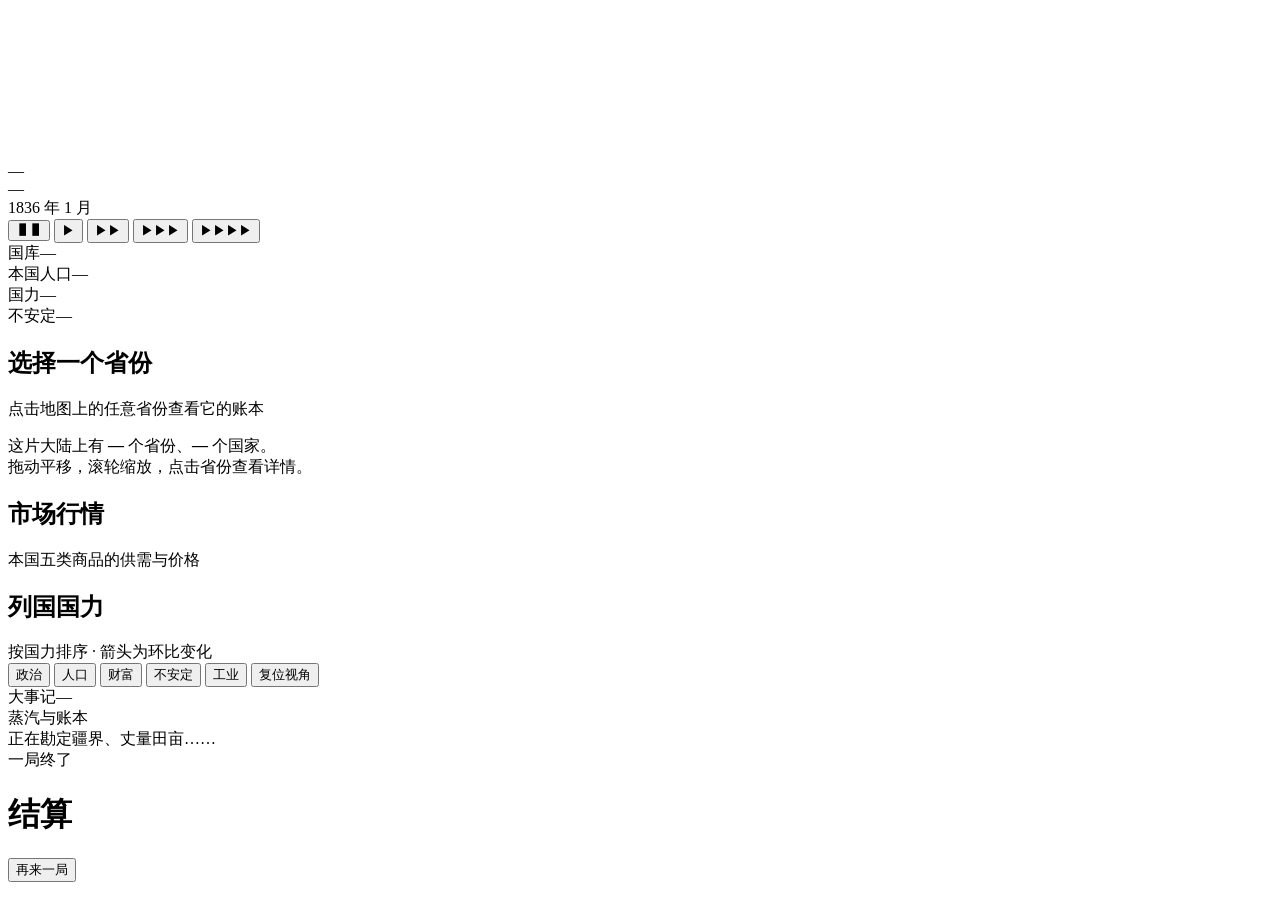
==== index.html @ 67e8720f "chore: 建立版本控制，纳入 README 与页面骨架 vic-toy（蒸汽与账本·1836）此前没有任何版本控制，而它由多个会话持续推进。 这里先在 vic-toy/ 目录内建立仓库——不含上级" ====
<!DOCTYPE html>
<html lang="zh-CN">
<head>
<meta charset="utf-8">
<meta name="viewport" content="width=device-width,initial-scale=1">
<title>蒸汽与账本 · 1836</title>
<link rel="icon" href="data:image/svg+xml,%3Csvg xmlns='http://www.w3.org/2000/svg' viewBox='0 0 32 32'%3E%3Crect width='32' height='32' rx='4' fill='%230d1319'/%3E%3Crect x='3' y='3' width='26' height='26' rx='3' fill='none' stroke='%23d8b46a' stroke-width='2'/%3E%3Cpath d='M8 21 L13 11 L18 18 L24 8' fill='none' stroke='%23d8b46a' stroke-width='2.4' stroke-linecap='round' stroke-linejoin='round'/%3E%3C/svg%3E">
<link rel="stylesheet" href="css/style.css">
</head>
<body>

<div id="app">
  <canvas id="map"></canvas>

  <!-- ══════════ 顶栏 ══════════ -->
  <header id="topbar">
    <div class="tb-left">
      <div id="country-flag" class="flag"></div>
      <div class="country-block">
        <div id="country-name" class="country-name">—</div>
        <div id="country-sub" class="country-sub">—</div>
      </div>
    </div>

    <div class="tb-center">
      <div id="date" class="date">1836 年 1 月</div>
      <div id="clock" class="clock">
        <button class="spd" data-speed="0" title="暂停">❚❚</button>
        <button class="spd" data-speed="1" title="慢">▶</button>
        <button class="spd" data-speed="2" title="中">▶▶</button>
        <button class="spd" data-speed="3" title="快">▶▶▶</button>
        <button class="spd" data-speed="4" title="极快">▶▶▶▶</button>
      </div>
    </div>

    <div class="tb-right">
      <div class="stat"><label>国库</label><span id="stat-treasury">—</span></div>
      <div class="stat"><label>本国人口</label><span id="stat-pop">—</span></div>

      <div class="stat"><label>国力</label><span id="stat-gdp">—</span></div>
      <div class="stat"><label>不安定</label><span id="stat-unrest">—</span></div>
    </div>
  </header>

  <!-- ══════════ 左侧：省份 / 国家详情 ══════════ -->
  <aside id="panel-left" class="panel">
    <div class="panel-head">
      <h2 id="sel-name">选择一个省份</h2>
      <div id="sel-sub" class="sub">点击地图上的任意省份查看它的账本</div>
    </div>
    <div id="sel-body" class="panel-body">
      <p class="hint">这片大陆上有 <b id="hint-provinces">—</b> 个省份、<b id="hint-countries">—</b> 个国家。<br>
      拖动平移，滚轮缩放，点击省份查看详情。</p>
    </div>
    <!-- 建造 / 赈灾：玩家唯一的两个花钱口子 -->
    <div id="action-body" class="panel-body action-body"></div>

  </aside>

  <!-- ══════════ 右侧：市场 + 排行 ══════════ -->
  <aside id="panel-right" class="panel">
    <div class="panel-head">
      <h2>市场行情</h2>
      <div class="sub" id="market-sub">本国五类商品的供需与价格</div>
    </div>
    <div id="market-body" class="panel-body"></div>

    <div class="panel-head">
      <h2>列国国力</h2>
      <div class="sub">按国力排序 · 箭头为环比变化</div>
    </div>
    <div id="ranking-body" class="panel-body"></div>
  </aside>

  <!-- ══════════ 底栏：地图模式 + 大事记 ══════════ -->
  <footer id="bottombar">
    <div id="mapmodes">
      <button class="mode active" data-mode="political">政治</button>
      <button class="mode" data-mode="population">人口</button>
      <button class="mode" data-mode="wealth">财富</button>
      <button class="mode" data-mode="unrest">不安定</button>
      <button class="mode" data-mode="industry">工业</button>
      <button class="mode ghost" id="reset-view">复位视角</button>
    </div>
    <div id="ticker"><span class="ticker-label">大事记</span><span id="ticker-text">—</span></div>
  </footer>

  <!-- ══════════ 悬浮提示 ══════════ -->
  <div id="tooltip" class="hidden"></div>

  <!-- ══════════ 载入遮罩 ══════════ -->
  <div id="loading">
    <div class="loading-inner">
      <div class="loading-title">蒸汽与账本</div>
      <div class="loading-sub">正在勘定疆界、丈量田亩……</div>
    </div>
  </div>
</div>

<!-- ══════════ 百年结算 ══════════ -->
<div id="verdict" class="hidden">
  <div class="verdict-card">
    <div class="verdict-kicker">一局终了</div>
    <h1 id="verdict-title">结算</h1>
    <div id="verdict-body"></div>
    <button id="verdict-again">再来一局</button>
  </div>
</div>


<script src="js/rng.js"></script>
<script src="js/mapgen.js"></script>
<script src="js/sim.js"></script>
<script src="js/render.js"></script>
<script src="js/ui.js"></script>
<script src="js/main.js"></script>
</body>
</html>
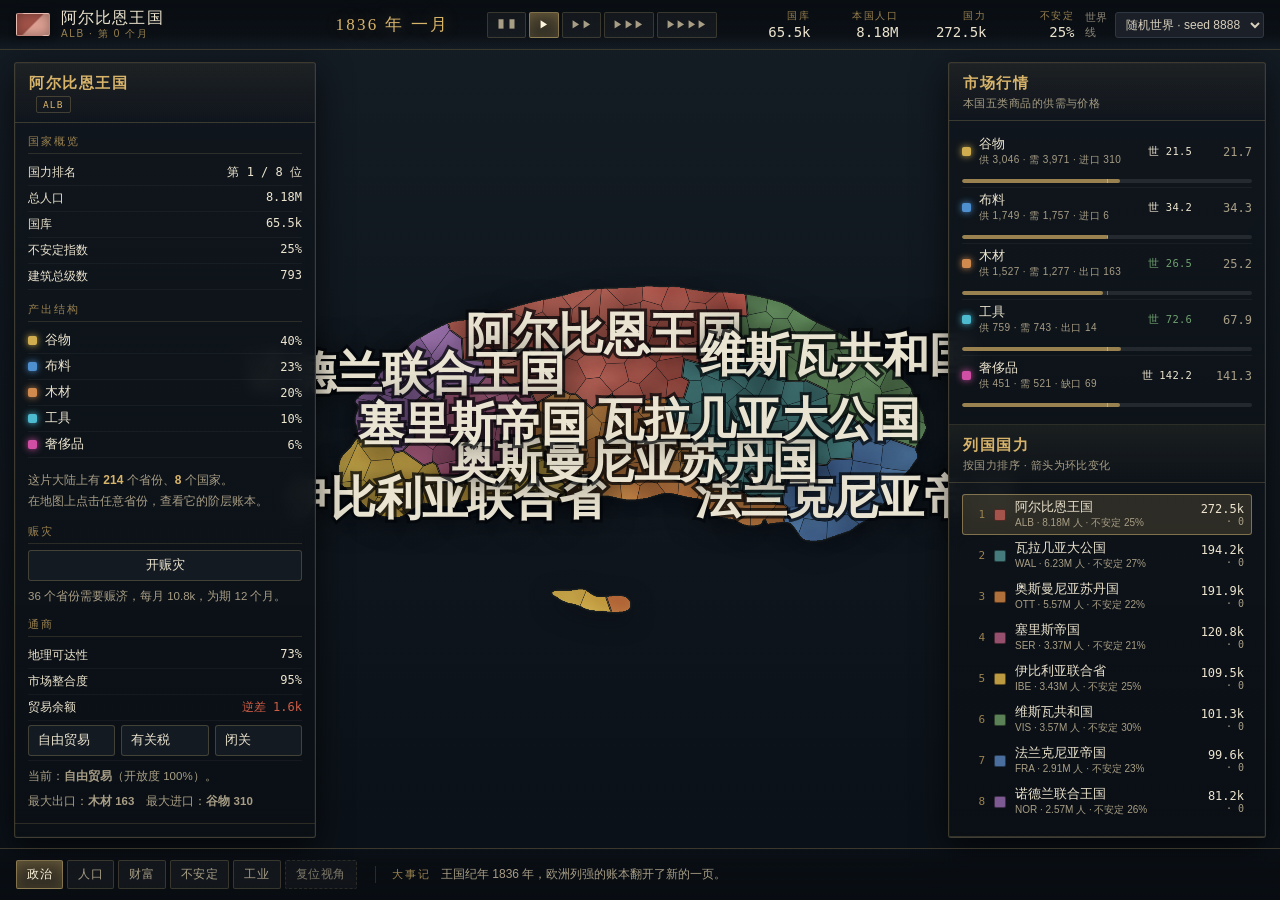
==== commit 78c12d1b: "feat: 世界即数据——剧本数据层 + 真实地球 1945 在这之前世界只有一种来源：mapgen 用噪声造大陆。那张图好看且自洽，但和真实地球 没有关系 —— 冷战题材（1945–2045）于是没" ====
--- a/index.html
+++ b/index.html
@@ -39,6 +39,11 @@
 
       <div class="stat"><label>国力</label><span id="stat-gdp">—</span></div>
       <div class="stat"><label>不安定</label><span id="stat-unrest">—</span></div>
+    </div>
+
+    <div class="tb-far">
+      <label for="scenario" class="scenario-label">世界线</label>
+      <select id="scenario" title="换一张世界线会重新载入"></select>
     </div>
   </header>
 
@@ -111,6 +116,9 @@
 <script src="js/rng.js"></script>
 <script src="js/mapgen.js"></script>
 <script src="js/sim.js"></script>
+<!-- 剧本数据层：世界即数据。必须在 main.js 之前 —— 它注册 VIC.scenario -->
+<script src="data/scenario.js"></script>
+<script src="data/earth1945.js"></script>
 <script src="js/render.js"></script>
 <script src="js/ui.js"></script>
 <script src="js/main.js"></script>
--- a/css/style.css
+++ b/css/style.css
@@ -0,0 +1,547 @@
+/* 蒸汽与账本 — 视觉样式
+ * 基调：深墨蓝底 + 旧金描边 + 衬线标题。数据用等宽表格对齐。 */
+
+:root {
+  --ink-0: #070b0f;
+  --ink-1: #0d1319;
+  --ink-2: #141c24;
+  --ink-3: #1c2731;
+  --line: rgba(206, 178, 116, 0.26);
+  --line-strong: rgba(206, 178, 116, 0.52);
+  --gold: #d8b46a;
+  --gold-dim: #9a8250;
+  --paper: #ece4cf;
+  --paper-dim: #a89e86;
+  --good: #7fb069;
+  --bad: #cf5c45;
+  --warn: #d99a4e;
+
+  --serif: "Songti SC", "STSong", "Source Han Serif SC", Georgia, serif;
+  --sans: "PingFang SC", "Hiragino Sans GB", "Microsoft YaHei", -apple-system, sans-serif;
+  --mono: "SF Mono", "JetBrains Mono", Menlo, Consolas, monospace;
+}
+
+* { box-sizing: border-box; margin: 0; padding: 0; }
+
+html, body {
+  height: 100%;
+  overflow: hidden;
+  background: var(--ink-0);
+  color: var(--paper);
+  font-family: var(--sans);
+  font-size: 13px;
+  -webkit-font-smoothing: antialiased;
+}
+
+#app { position: fixed; inset: 0; }
+
+#map {
+  position: absolute;
+  inset: 0;
+  width: 100%;
+  height: 100%;
+  display: block;
+  cursor: default;
+}
+
+/* ───────────────── 面板通用 ───────────────── */
+
+.panel {
+  position: absolute;
+  top: 62px;
+  bottom: 62px;
+  width: 302px;
+  display: flex;
+  flex-direction: column;
+  background: linear-gradient(180deg, rgba(16,22,29,.94), rgba(11,16,21,.96));
+  border: 1px solid var(--line);
+  border-radius: 3px;
+  box-shadow: 0 10px 34px rgba(0,0,0,.62), inset 0 0 0 1px rgba(255,255,255,.03);
+  backdrop-filter: blur(7px);
+  overflow: hidden;
+}
+#panel-left  { left: 14px; }
+#panel-right { right: 14px; width: 318px; }
+
+.panel-head {
+  padding: 11px 14px 9px;
+  border-bottom: 1px solid rgba(206,178,116,.17);
+  background: linear-gradient(180deg, rgba(206,178,116,.07), transparent);
+  flex: 0 0 auto;
+}
+.panel-head + .panel-body { border-bottom: 1px solid rgba(206,178,116,.17); }
+
+.panel-head h2 {
+  font-family: var(--serif);
+  font-size: 15px;
+  font-weight: 600;
+  letter-spacing: .10em;
+  color: var(--gold);
+}
+.panel-head .sub {
+  margin-top: 3px;
+  font-size: 11px;
+  color: var(--paper-dim);
+  letter-spacing: .04em;
+}
+
+.panel-body {
+  padding: 11px 13px 13px;
+  overflow-y: auto;
+  flex: 0 1 auto;
+  scrollbar-width: thin;
+}
+/* 市场永远显示全部 5 种商品：不许被压缩，剩下的空间给排行去滚 */
+#market-body { flex: 0 0 auto; overflow: visible; }
+#ranking-body { flex: 1 1 auto; min-height: 90px; }
+
+.panel-body::-webkit-scrollbar { width: 7px; }
+.panel-body::-webkit-scrollbar-thumb { background: rgba(206,178,116,.24); border-radius: 4px; }
+.panel-body::-webkit-scrollbar-track { background: transparent; }
+
+.hint { font-size: 12px; line-height: 1.75; color: var(--paper-dim); }
+.hint b { color: var(--gold); font-weight: 600; }
+
+/* ───────────────── 顶栏 ───────────────── */
+
+#topbar {
+  position: absolute;
+  top: 0; left: 0; right: 0;
+  height: 50px;
+  display: flex;
+  align-items: center;
+  justify-content: space-between;
+  padding: 0 16px;
+  background: linear-gradient(180deg, rgba(9,13,18,.97), rgba(9,13,18,.80) 70%, transparent);
+  border-bottom: 1px solid var(--line);
+  z-index: 20;
+}
+
+.tb-left { display: flex; align-items: center; gap: 11px; width: 320px; }
+
+.flag {
+  width: 34px; height: 23px;
+  border-radius: 2px;
+  border: 1px solid rgba(255,255,255,.28);
+  box-shadow: 0 2px 6px rgba(0,0,0,.55), inset 0 0 12px rgba(0,0,0,.35);
+  background: #444;
+  flex: 0 0 auto;
+}
+.country-name {
+  font-family: var(--serif);
+  font-size: 16px;
+  letter-spacing: .07em;
+  color: var(--paper);
+  line-height: 1.2;
+}
+.country-sub {
+  font-size: 10px;
+  letter-spacing: .16em;
+  color: var(--gold-dim);
+  text-transform: uppercase;
+}
+
+.tb-center { display: flex; align-items: center; gap: 20px; }
+.date {
+  font-family: var(--serif);
+  font-size: 17px;
+  letter-spacing: .13em;
+  color: var(--gold);
+  min-width: 150px;
+  text-align: center;
+  text-shadow: 0 0 18px rgba(216,180,106,.28);
+}
+.clock { display: flex; gap: 3px; }
+
+.spd, .mode {
+  font-family: var(--sans);
+  font-size: 12px;
+  color: var(--paper-dim);
+  background: rgba(255,255,255,.045);
+  border: 1px solid rgba(206,178,116,.20);
+  border-radius: 2px;
+  padding: 5px 10px;
+  cursor: pointer;
+  transition: background .12s, color .12s, border-color .12s;
+  letter-spacing: .05em;
+}
+.spd { padding: 5px 8px; font-size: 10px; min-width: 30px; }
+.spd:hover, .mode:hover { background: rgba(216,180,106,.16); color: var(--paper); }
+.spd.active, .mode.active {
+  background: linear-gradient(180deg, rgba(216,180,106,.32), rgba(216,180,106,.16));
+  color: #fff5dd;
+  border-color: var(--line-strong);
+  box-shadow: inset 0 0 12px rgba(216,180,106,.20);
+}
+
+.tb-right { display: flex; gap: 20px; width: 380px; justify-content: flex-end; }
+.stat { text-align: right; min-width: 68px; }
+.stat label {
+  display: block;
+  font-size: 9.5px;
+  letter-spacing: .17em;
+  color: var(--gold-dim);
+  margin-bottom: 1px;
+}
+.stat span {
+  font-family: var(--mono);
+  font-size: 14px;
+  color: var(--paper);
+  font-variant-numeric: tabular-nums;
+}
+
+/* ───────────────── 底栏 ───────────────── */
+
+#bottombar {
+  position: absolute;
+  left: 0; right: 0; bottom: 0;
+  height: 52px;
+  display: flex;
+  align-items: center;
+  gap: 18px;
+  padding: 0 16px;
+  background: linear-gradient(0deg, rgba(9,13,18,.97), rgba(9,13,18,.80) 70%, transparent);
+  border-top: 1px solid var(--line);
+  z-index: 20;
+}
+#mapmodes { display: flex; gap: 4px; flex: 0 0 auto; }
+.mode.ghost { border-style: dashed; opacity: .75; }
+
+#ticker {
+  flex: 1 1 auto;
+  display: flex;
+  align-items: center;
+  gap: 10px;
+  min-width: 0;
+  padding-left: 16px;
+  border-left: 1px solid rgba(206,178,116,.18);
+}
+.ticker-label {
+  font-family: var(--serif);
+  font-size: 11px;
+  letter-spacing: .18em;
+  color: var(--gold-dim);
+  flex: 0 0 auto;
+}
+#ticker-text {
+  font-size: 12px;
+  color: var(--paper-dim);
+  white-space: nowrap;
+  overflow: hidden;
+  text-overflow: ellipsis;
+}
+
+/* ───────────────── 数据行 ───────────────── */
+
+.row {
+  display: flex;
+  align-items: center;
+  gap: 8px;
+  padding: 4px 0;
+  border-bottom: 1px solid rgba(255,255,255,.045);
+}
+.row:last-child { border-bottom: none; }
+
+.chip {
+  width: 9px; height: 9px;
+  border-radius: 2px;
+  flex: 0 0 auto;
+  box-shadow: 0 0 7px currentColor;
+}
+
+.row .nm { flex: 1 1 auto; font-size: 12.5px; color: var(--paper); }
+.row .nm small { display: block; font-size: 10px; color: var(--paper-dim); letter-spacing: .04em; }
+/* 世界价。它比本国价小一号、更暗，因为它是一把**尺子**而不是主角：
+ * 玩家要看的是「本国 1.12」旁边那个「世 1.08」有没有被甩开。
+ * tabular-nums 必须留着，否则数字一变动整行会左右抖。 */
+.row .wld {
+  flex: 0 0 auto;
+  font: 400 10.5px/1 var(--mono);
+  font-variant-numeric: tabular-nums;
+  letter-spacing: .02em;
+  color: var(--paper-dim);
+  white-space: nowrap;
+}
+
+.num {
+  font-family: var(--mono);
+  font-size: 12px;
+  font-variant-numeric: tabular-nums;
+  text-align: right;
+  flex: 0 0 auto;
+  min-width: 52px;
+}
+
+/* 价格条 */
+.bar {
+  position: relative;
+  height: 4px;
+  border-radius: 2px;
+  background: rgba(255,255,255,.09);
+  overflow: hidden;
+  margin-top: 4px;
+}
+.bar > i {
+  position: absolute;
+  left: 0; top: 0; bottom: 0;
+  display: block;
+  border-radius: 2px;
+}
+.bar > i.mid {
+  left: 50%;
+  width: 1px !important;
+  background: rgba(255,255,255,.32);
+  border-radius: 0;
+}
+
+.good { color: var(--good); }
+.bad  { color: var(--bad); }
+.warn { color: var(--warn); }
+.dim  { color: var(--paper-dim); }
+.gold { color: var(--gold); }
+
+/* 排行 */
+.rank {
+  display: flex;
+  align-items: center;
+  gap: 9px;
+  padding: 4px 7px;
+  border-radius: 3px;
+  cursor: pointer;
+  border: 1px solid transparent;
+  transition: background .12s, border-color .12s;
+}
+.rank:hover { background: rgba(216,180,106,.10); border-color: rgba(206,178,116,.20); }
+.rank.sel { background: rgba(216,180,106,.16); border-color: var(--line-strong); }
+.rank .idx {
+  font-family: var(--mono);
+  font-size: 11px;
+  color: var(--gold-dim);
+  width: 15px;
+  text-align: right;
+  flex: 0 0 auto;
+}
+.rank .swatch {
+  width: 12px; height: 12px;
+  border-radius: 2px;
+  border: 1px solid rgba(0,0,0,.5);
+  flex: 0 0 auto;
+}
+.rank .rname { flex: 1 1 auto; font-size: 12.5px; }
+.rank .rname small { display: block; font-size: 10px; color: var(--paper-dim); }
+.rank .rval { font-family: var(--mono); font-size: 12px; font-variant-numeric: tabular-nums; text-align: right; }
+.rank .rval small { display: block; font-size: 10px; }
+
+/* 省份详情：阶层条 */
+.stratum { margin-bottom: 11px; }
+.stratum-top {
+  display: flex; align-items: baseline; gap: 7px;
+  font-size: 12px; margin-bottom: 4px;
+}
+.stratum-top .sn { flex: 1 1 auto; letter-spacing: .06em; }
+.stratum-top .sv { font-family: var(--mono); font-size: 11.5px; font-variant-numeric: tabular-nums; }
+
+.hbar {
+  height: 7px;
+  border-radius: 2px;
+  background: rgba(255,255,255,.075);
+  overflow: hidden;
+  display: flex;
+}
+.hbar > i { display: block; height: 100%; }
+
+.kv {
+  display: flex;
+  justify-content: space-between;
+  padding: 4px 0;
+  font-size: 12px;
+  border-bottom: 1px solid rgba(255,255,255,.04);
+}
+.kv:last-child { border-bottom: none; }
+.kv b { font-family: var(--mono); font-weight: 400; font-variant-numeric: tabular-nums; }
+
+.building { display: flex; align-items: center; gap: 8px; padding: 4px 0; font-size: 12px; }
+.building .bl { flex: 0 0 auto; width: 62px; color: var(--paper-dim); }
+.pips { display: flex; gap: 2px; flex: 1 1 auto; }
+.pips i {
+  height: 8px; flex: 1 1 0;
+  background: rgba(255,255,255,.08);
+  border-radius: 1px;
+}
+.pips i.on { background: var(--gold-dim); box-shadow: 0 0 5px rgba(216,180,106,.45); }
+
+.tagpill {
+  display: inline-block;
+  font-family: var(--mono);
+  font-size: 9.5px;
+  letter-spacing: .12em;
+  padding: 2px 6px;
+  border: 1px solid var(--line);
+  border-radius: 2px;
+  color: var(--gold);
+  vertical-align: middle;
+  margin-left: 7px;
+}
+
+.section-title {
+  font-family: var(--serif);
+  font-size: 11px;
+  letter-spacing: .18em;
+  color: var(--gold-dim);
+  margin: 12px 0 6px;
+  padding-bottom: 4px;
+  border-bottom: 1px solid rgba(206,178,116,.16);
+}
+.section-title:first-child { margin-top: 0; }
+
+/* ───────────────── 悬浮提示 ───────────────── */
+
+#tooltip {
+  position: fixed;
+  z-index: 60;
+  pointer-events: none;
+  min-width: 168px;
+  max-width: 262px;
+  padding: 9px 11px;
+  background: rgba(9,13,18,.96);
+  border: 1px solid var(--line-strong);
+  border-radius: 3px;
+  box-shadow: 0 8px 26px rgba(0,0,0,.72);
+  font-size: 12px;
+  line-height: 1.55;
+}
+#tooltip.hidden { display: none; }
+#tooltip .tt-name {
+  font-family: var(--serif);
+  font-size: 14px;
+  color: var(--gold);
+  letter-spacing: .08em;
+  margin-bottom: 2px;
+}
+#tooltip .tt-country { font-size: 11px; color: var(--paper-dim); margin-bottom: 6px; }
+#tooltip .tt-kv { display: flex; justify-content: space-between; gap: 14px; }
+#tooltip .tt-kv b { font-family: var(--mono); font-weight: 400; font-variant-numeric: tabular-nums; }
+
+/* ───────────────── 载入 ───────────────── */
+
+#loading {
+  position: absolute; inset: 0;
+  z-index: 100;
+  display: flex; align-items: center; justify-content: center;
+  background: radial-gradient(ellipse at center, #10171f 0%, #05080b 75%);
+  transition: opacity .5s ease;
+}
+#loading.done { opacity: 0; pointer-events: none; }
+.loading-title {
+  font-family: var(--serif);
+  font-size: 30px;
+  letter-spacing: .34em;
+  color: var(--gold);
+  text-align: center;
+  text-shadow: 0 0 34px rgba(216,180,106,.35);
+}
+.loading-sub {
+  margin-top: 12px;
+  font-size: 12px;
+  letter-spacing: .22em;
+  color: var(--paper-dim);
+  text-align: center;
+}
+.loading-inner { animation: pulse 2.1s ease-in-out infinite; }
+@keyframes pulse { 0%,100% { opacity: .62 } 50% { opacity: 1 } }
+
+/* 窄屏：把侧栏收窄，别把地图挤没 */
+@media (max-width: 1180px) {
+  #panel-left { width: 256px; }
+  #panel-right { width: 268px; }
+  .tb-left { width: 240px; }
+  .tb-right { width: 300px; gap: 12px; }
+}
+
+/* ══════════════ 建造 / 赈灾面板（玩家操作） ══════════════
+ * 加在研究笔记指出的三缺口之后：这是「输入端」与「花钱的地方」在界面上的落点。 */
+.action-body {
+  border-top: 1px solid var(--line);
+  background: linear-gradient(180deg, rgba(28, 39, 49, 0.55), rgba(13, 19, 25, 0.2));
+  flex: 0 0 auto;
+  max-height: 46%;
+  overflow-y: auto;
+}
+.action-body .btns { display: flex; flex-direction: column; gap: 5px; margin-top: 7px; }
+.abtn {
+  display: flex; align-items: center; gap: 8px;
+  width: 100%; padding: 7px 9px;
+  background: rgba(20, 28, 36, 0.9);
+  border: 1px solid var(--line);
+  border-radius: 3px;
+  color: var(--paper);
+  font: 500 12.5px/1.2 var(--sans);
+  cursor: pointer;
+  text-align: left;
+  transition: border-color .12s, background .12s;
+}
+.abtn:hover:not(:disabled) { border-color: var(--line-strong); background: rgba(32, 45, 58, 0.95); }
+.abtn:disabled { opacity: 0.42; cursor: not-allowed; }
+.abtn .chip { flex: 0 0 auto; }
+.abtn .an { flex: 1 1 auto; }
+.abtn .al { flex: 0 0 auto; font: 500 11px/1 var(--mono); color: var(--paper-dim); }
+.abtn .ac { flex: 0 0 auto; font: 600 12px/1 var(--mono); color: var(--gold); min-width: 54px; text-align: right; }
+.abtn.wide { justify-content: center; }
+.abtn.on { border-color: var(--gold); background: rgba(216, 180, 106, 0.14); }
+.anote { margin-top: 7px; font: 400 11.5px/1.5 var(--sans); color: var(--paper-dim); }
+.abuild { margin-top: 7px; font: 500 12px/1.4 var(--sans); color: var(--gold); }
+
+/* ══════════════ 百年结算 ══════════════ */
+#verdict {
+  position: fixed; inset: 0; z-index: 40;
+  display: flex; align-items: center; justify-content: center;
+  background: rgba(7, 11, 15, 0.82);
+  backdrop-filter: blur(3px);
+}
+#verdict.hidden { display: none; }
+.verdict-card {
+  width: min(520px, 88vw);
+  max-height: 86vh; overflow-y: auto;
+  padding: 30px 34px 26px;
+  background: linear-gradient(180deg, #131c25, #0c1218);
+  border: 1px solid var(--line-strong);
+  border-radius: 4px;
+  box-shadow: 0 24px 70px rgba(0, 0, 0, 0.6);
+  text-align: center;
+}
+.verdict-kicker {
+  font: 500 11.5px/1 var(--sans); letter-spacing: 0.22em;
+  color: var(--gold-dim); text-transform: uppercase;
+}
+#verdict-title {
+  margin: 12px 0 6px;
+  font: 600 30px/1.2 var(--serif); color: var(--paper);
+}
+#verdict-body { margin: 16px 0 22px; text-align: left; }
+#verdict-body .kv {
+  display: flex; justify-content: space-between; gap: 16px;
+  padding: 8px 0; border-bottom: 1px solid rgba(206, 178, 116, 0.14);
+  font: 400 13px/1.3 var(--sans); color: var(--paper-dim);
+}
+#verdict-body .kv b { font: 600 13px/1.3 var(--mono); color: var(--paper); }
+#verdict-body .kv b.good { color: var(--good); }
+#verdict-body .kv b.bad { color: var(--bad); }
+#verdict-body .kv b.warn { color: var(--warn); }
+#verdict-again {
+  width: 100%; padding: 12px;
+  background: rgba(216, 180, 106, 0.16);
+  border: 1px solid var(--gold); border-radius: 3px;
+  color: var(--gold); font: 600 14px/1 var(--sans);
+  cursor: pointer; letter-spacing: 0.05em;
+}
+#verdict-again:hover { background: rgba(216, 180, 106, 0.26); }
+
+/* 世界线选择器：换一张世界线要重新载入，所以它放在顶栏最右，和游戏状态分开放 */
+.tb-far { display: flex; align-items: center; gap: 6px; margin-left: 10px; }
+.scenario-label { font-size: 11px; color: #8a8375; letter-spacing: .08em; }
+#scenario {
+  background: #1b2028; color: #d8cfbc; border: 1px solid #2f3742;
+  border-radius: 3px; padding: 4px 6px; font-size: 12px; font-family: inherit;
+  cursor: pointer; max-width: 190px;
+}
+#scenario:hover { border-color: #4a5563; }
